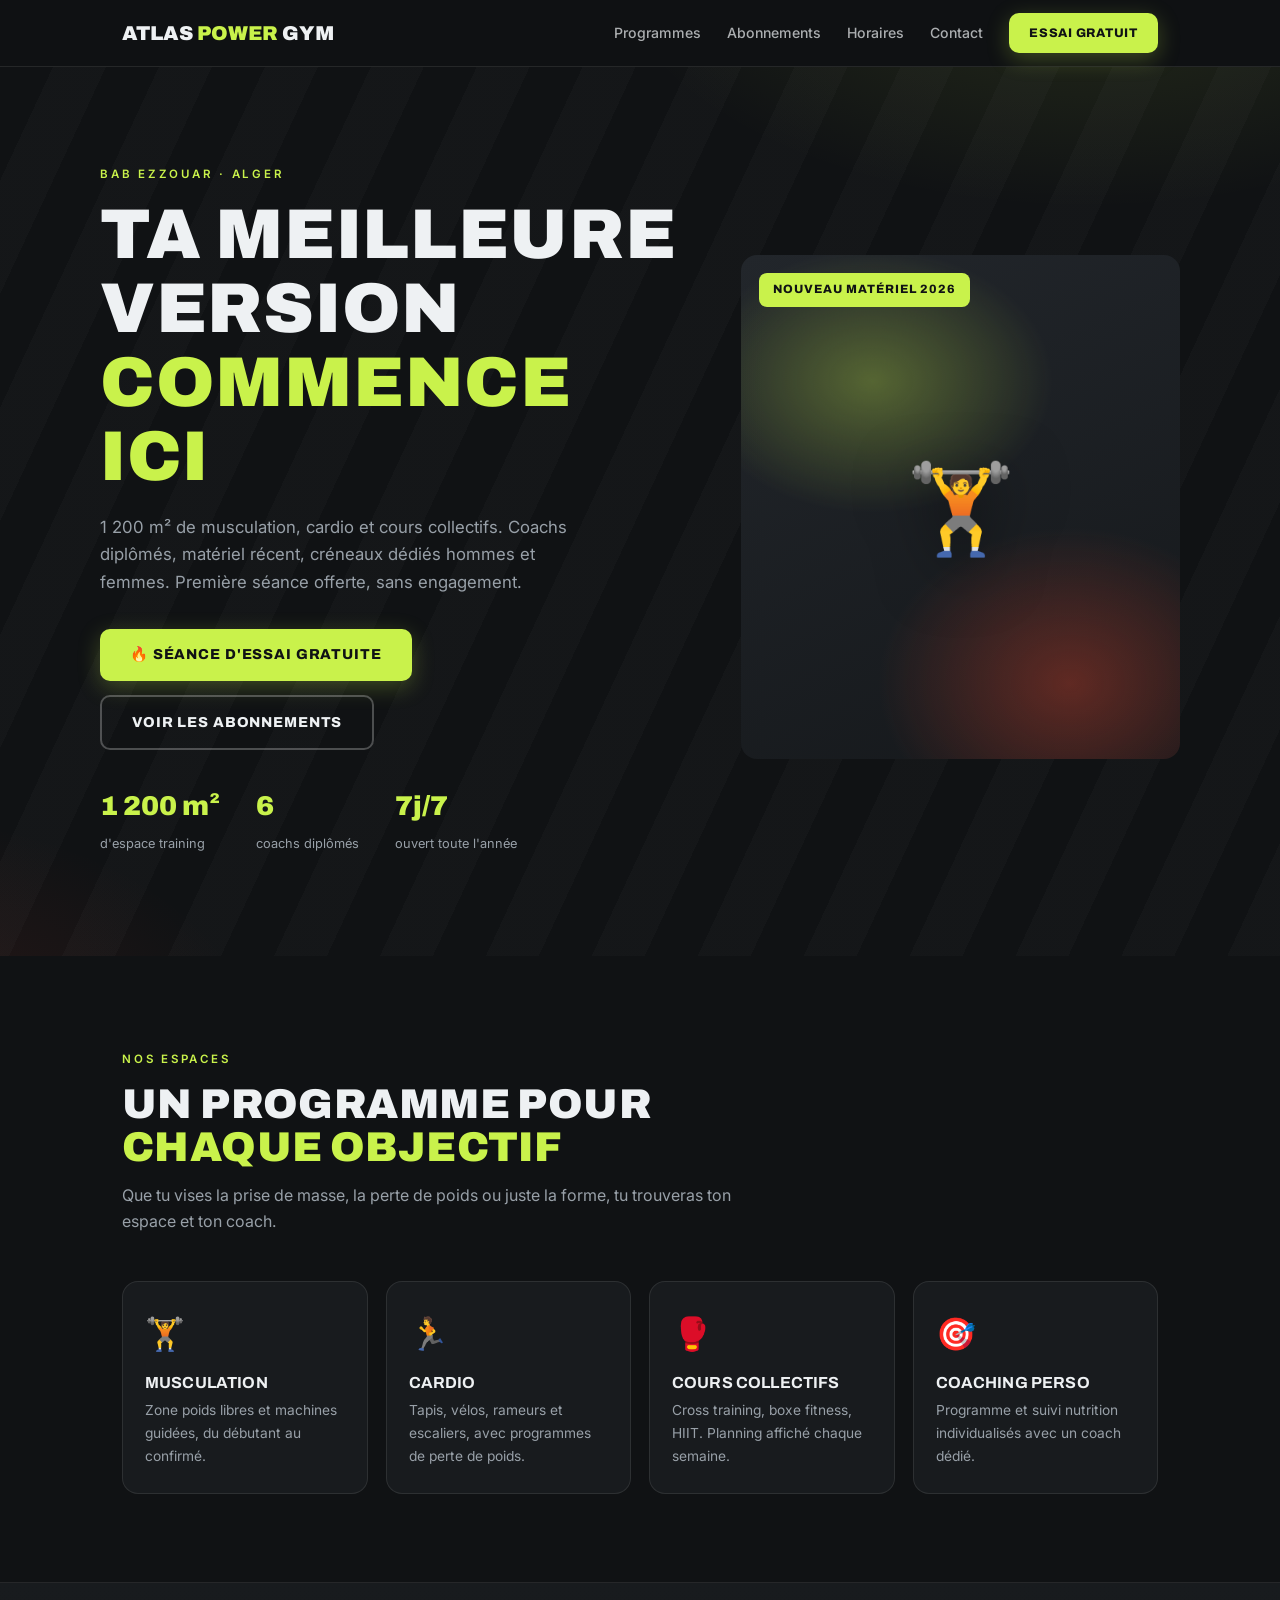
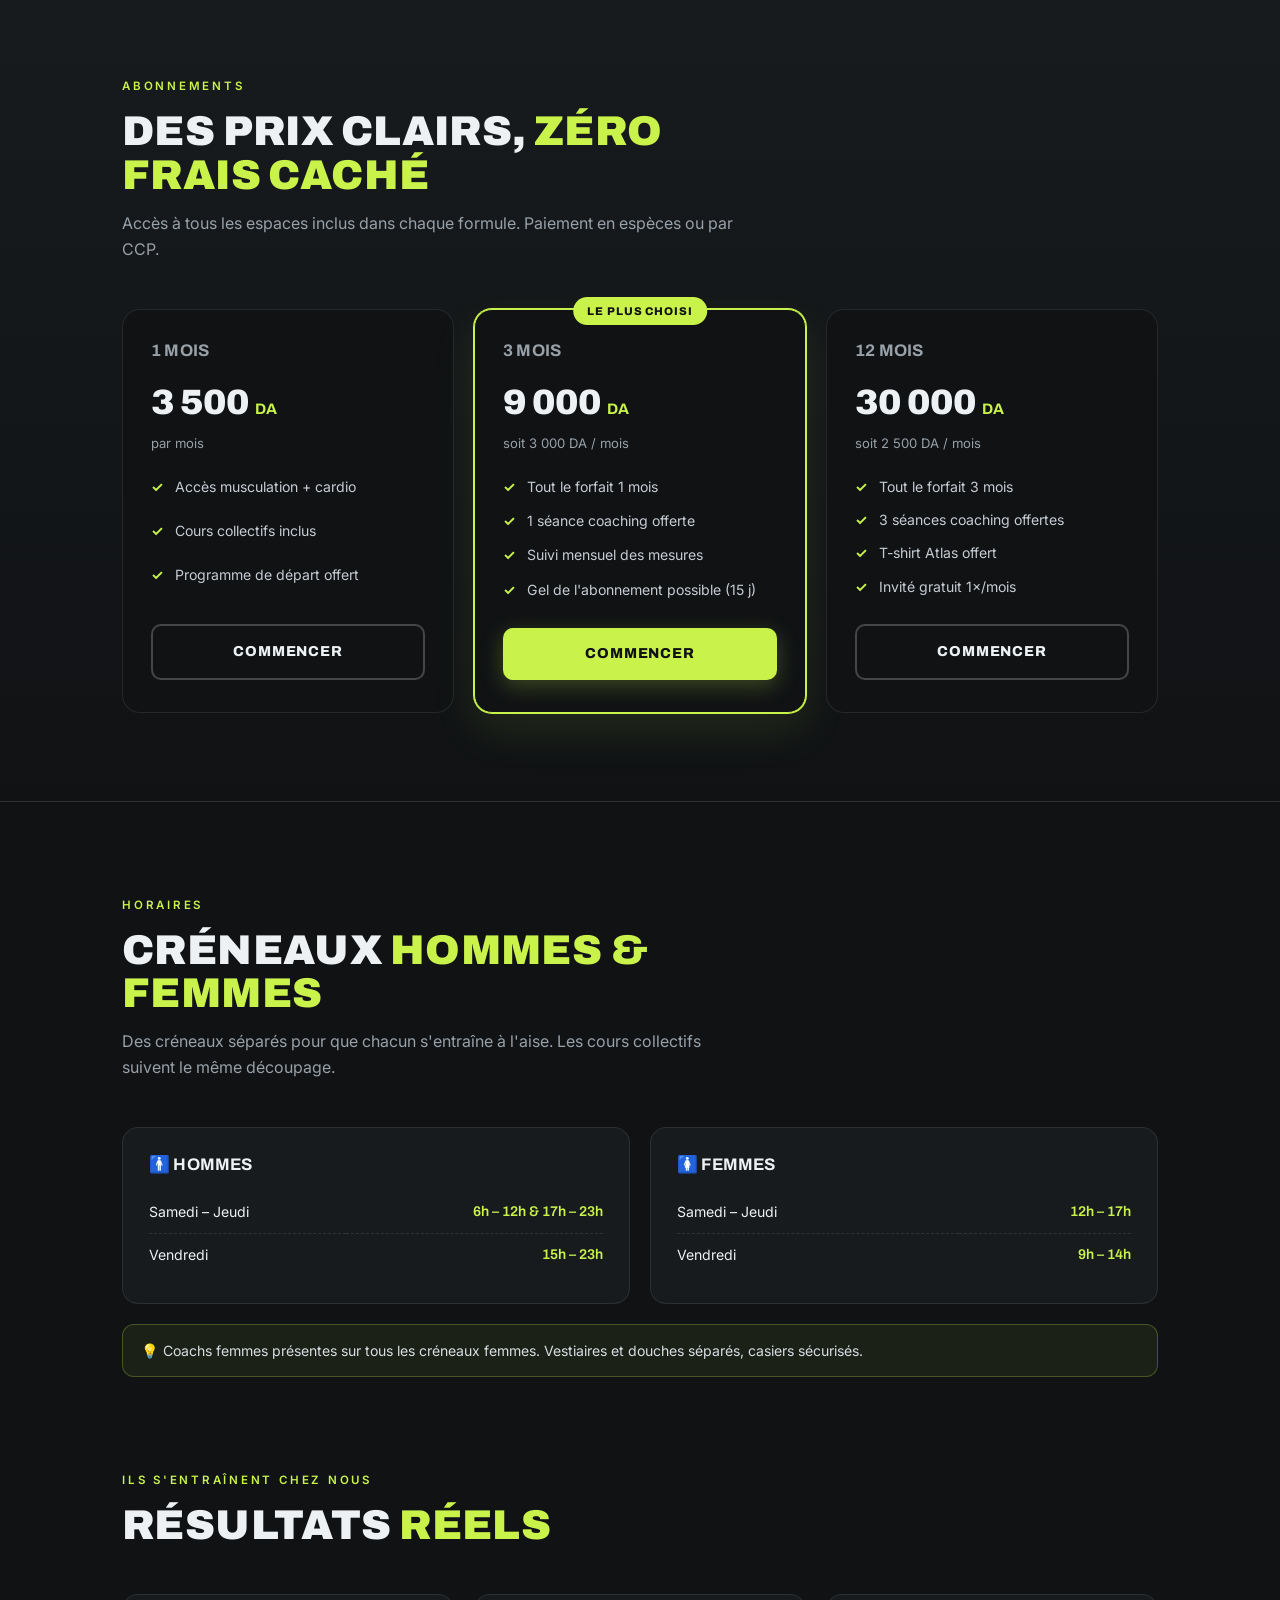
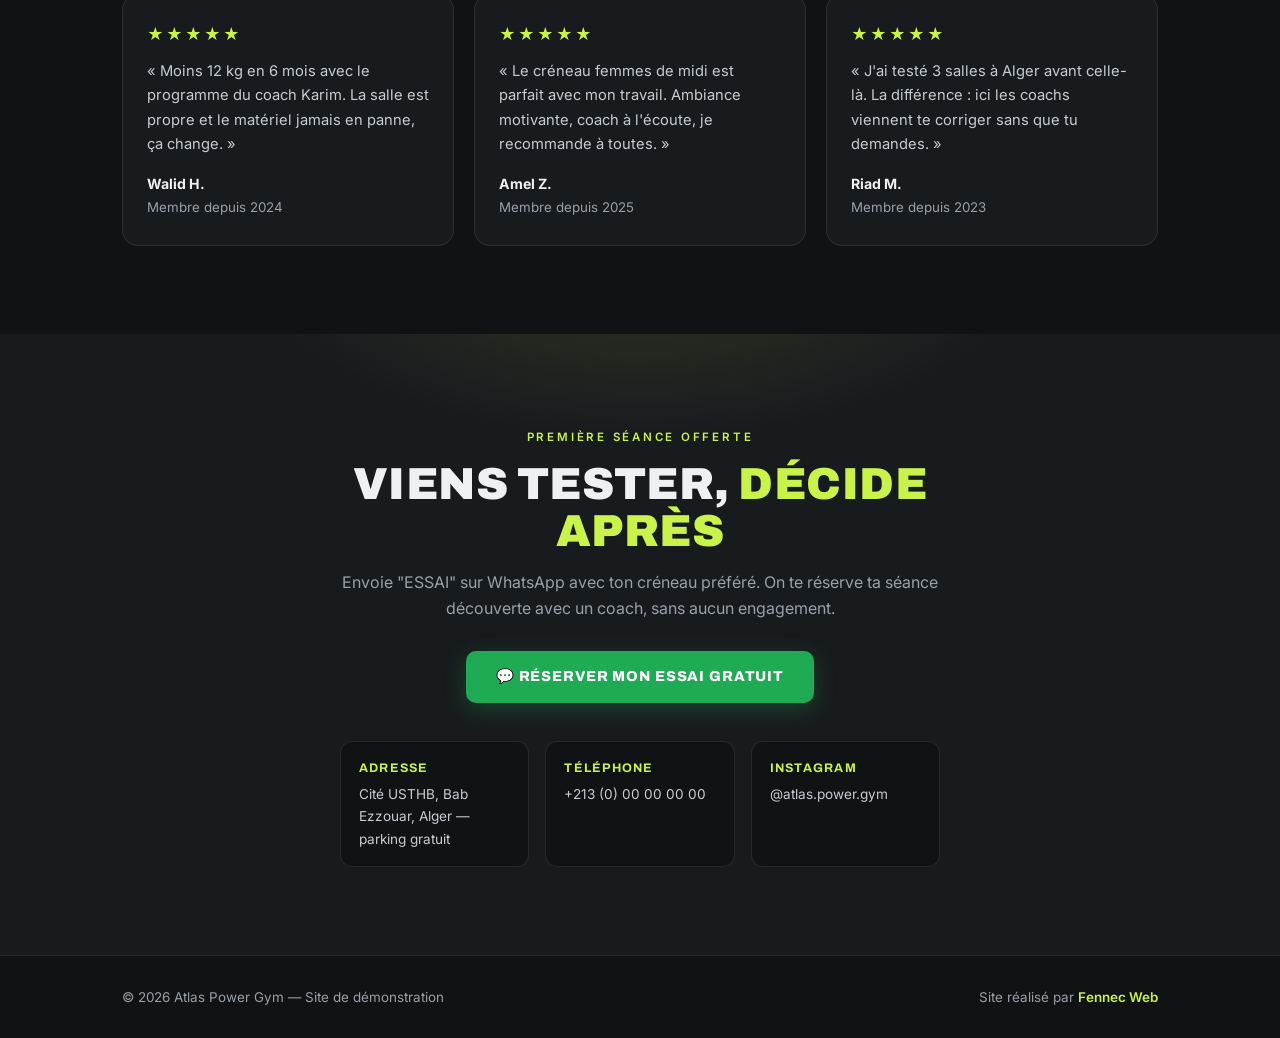
==== demo-gym/index.html @ 06501932 "Premier deploiement Fennec Web" ====
<!DOCTYPE html>
<html lang="fr">
<head>
<meta charset="UTF-8">
<meta name="viewport" content="width=device-width, initial-scale=1.0">
<title>Atlas Power Gym — Salle de musculation & fitness, Alger</title>
<meta name="description" content="Atlas Power Gym à Bab Ezzouar : musculation, cardio, cours collectifs, coaching personnalisé. Créneaux hommes et femmes. Séance d'essai gratuite.">
<link rel="preconnect" href="https://fonts.googleapis.com">
<link rel="preconnect" href="https://fonts.gstatic.com" crossorigin>
<link href="https://fonts.googleapis.com/css2?family=Archivo:ital,wght@0,500;0,700;0,800;0,900;1,800&family=Inter:wght@400;500;600&display=swap" rel="stylesheet">
<style>
  :root{
    --bg:#101214;
    --panel:#181b1e;
    --line:rgba(255,255,255,.09);
    --txt:#eef1f3;
    --muted:#98a0a8;
    --volt:#c9f24b;
    --volt-deep:#a8d426;
    --red:#e8452c;
    --radius:16px;
  }
  *{margin:0;padding:0;box-sizing:border-box}
  html{scroll-behavior:smooth}
  body{font-family:'Inter',system-ui,sans-serif;background:var(--bg);color:var(--txt);line-height:1.65;font-size:16px}
  h1,h2,h3{font-family:'Archivo',sans-serif;line-height:1.05;text-transform:uppercase;letter-spacing:.01em}
  .wrap{max-width:1080px;margin:0 auto;padding:0 22px}
  .eyebrow{display:inline-block;letter-spacing:.24em;text-transform:uppercase;font-size:.72rem;font-weight:600;color:var(--volt);margin-bottom:14px}
  .btn{display:inline-block;background:var(--volt);color:#101214;text-decoration:none;padding:14px 30px;border-radius:10px;font-weight:800;font-size:.9rem;text-transform:uppercase;letter-spacing:.06em;font-family:'Archivo',sans-serif;transition:transform .15s;box-shadow:0 6px 22px rgba(201,242,75,.25)}
  .btn:hover{transform:translateY(-2px)}
  .btn.ghost{background:transparent;color:var(--txt);border:2px solid rgba(255,255,255,.25);box-shadow:none}
  .btn.wa{background:#1faa54;color:#fff;box-shadow:0 6px 22px rgba(31,170,84,.3)}

  nav{position:sticky;top:0;z-index:50;background:rgba(16,18,20,.92);backdrop-filter:blur(8px);border-bottom:1px solid var(--line)}
  .nav-in{display:flex;align-items:center;justify-content:space-between;height:66px}
  .logo{font-family:'Archivo',sans-serif;font-weight:900;font-size:1.25rem;text-transform:uppercase}
  .logo span{color:var(--volt)}
  .nav-links{display:flex;gap:26px;align-items:center;font-size:.88rem;font-weight:500}
  .nav-links a:not(.btn){color:var(--txt);text-decoration:none;opacity:.7}
  .nav-links a:hover{opacity:1}
  .nav-links .btn{padding:10px 20px;font-size:.78rem}

  header{position:relative;overflow:hidden;background:
    radial-gradient(900px 500px at 85% -15%, rgba(201,242,75,.13), transparent 55%),
    radial-gradient(700px 420px at -10% 110%, rgba(232,69,44,.12), transparent 55%),
    var(--bg)}
  header::before{content:"";position:absolute;inset:0;background:repeating-linear-gradient(115deg,transparent 0 48px,rgba(255,255,255,.018) 48px 96px)}
  .hero{position:relative;display:grid;grid-template-columns:1.15fr .85fr;gap:48px;align-items:center;padding:92px 0 100px}
  .hero h1{font-size:clamp(2.5rem,6.2vw,4.4rem);font-weight:900;margin-bottom:20px}
  .hero h1 em{font-style:normal;color:var(--volt)}
  .hero p.lead{font-size:1.05rem;color:var(--muted);max-width:46ch;margin-bottom:32px}
  .hero-cta{display:flex;gap:14px;flex-wrap:wrap;margin-bottom:34px}
  .hero-stats{display:flex;gap:36px}
  .hero-stats b{display:block;font-family:'Archivo',sans-serif;font-size:1.7rem;font-weight:900;color:var(--volt)}
  .hero-stats small{color:var(--muted);font-size:.8rem}
  .hero-visual{aspect-ratio:4/4.6;border-radius:var(--radius);position:relative;overflow:hidden;background:
    radial-gradient(300px 220px at 30% 25%, rgba(201,242,75,.32), transparent 60%),
    radial-gradient(320px 260px at 75% 85%, rgba(232,69,44,.35), transparent 60%),
    linear-gradient(155deg,#22262b,#15181b)}
  .hero-visual::after{content:"🏋️";position:absolute;inset:0;display:grid;place-items:center;font-size:5.5rem;filter:drop-shadow(0 16px 30px rgba(0,0,0,.5))}
  .hero-tag{position:absolute;top:18px;left:18px;background:var(--volt);color:#101214;font-family:'Archivo',sans-serif;font-weight:800;font-size:.75rem;text-transform:uppercase;letter-spacing:.08em;padding:7px 14px;border-radius:8px}

  section{padding:88px 0}
  .sec-head{max-width:62ch;margin-bottom:46px}
  .sec-head h2{font-size:clamp(1.8rem,3.8vw,2.6rem);font-weight:900;margin-bottom:12px}
  .sec-head h2 span{color:var(--volt)}
  .sec-head p{color:var(--muted)}

  .prog-grid{display:grid;grid-template-columns:repeat(4,1fr);gap:18px}
  .prog{background:var(--panel);border:1px solid var(--line);border-radius:var(--radius);padding:26px 22px;transition:border-color .2s}
  .prog:hover{border-color:rgba(201,242,75,.4)}
  .prog .ico{font-size:2rem;display:block;margin-bottom:14px}
  .prog h3{font-size:1rem;margin-bottom:8px}
  .prog p{font-size:.86rem;color:var(--muted)}

  .plan-sec{background:linear-gradient(180deg,var(--panel) 0%,var(--bg) 100%);border-top:1px solid var(--line);border-bottom:1px solid var(--line)}
  .plans{display:grid;grid-template-columns:repeat(3,1fr);gap:20px;align-items:stretch}
  .plan{background:var(--bg);border:1px solid var(--line);border-radius:18px;padding:32px 28px;display:flex;flex-direction:column;position:relative}
  .plan.hot{border-color:var(--volt);box-shadow:0 0 0 1px var(--volt),0 18px 44px rgba(201,242,75,.1)}
  .plan .flag{position:absolute;top:-13px;left:50%;transform:translateX(-50%);background:var(--volt);color:#101214;font-family:'Archivo',sans-serif;font-weight:800;font-size:.7rem;text-transform:uppercase;letter-spacing:.08em;padding:5px 14px;border-radius:999px;white-space:nowrap}
  .plan h3{font-size:1.05rem;color:var(--muted);margin-bottom:14px}
  .plan .price{font-family:'Archivo',sans-serif;font-weight:900;font-size:2.2rem;margin-bottom:2px}
  .plan .price small{font-size:.95rem;font-weight:700;color:var(--volt)}
  .plan .per{color:var(--muted);font-size:.82rem;margin-bottom:20px}
  .plan ul{list-style:none;display:grid;gap:10px;margin-bottom:26px;flex:1}
  .plan li{font-size:.88rem;color:#c6ccd2;padding-left:24px;position:relative}
  .plan li::before{content:"✓";position:absolute;left:0;color:var(--volt);font-weight:700}
  .plan .btn{text-align:center}
  .plan.ghosted .btn{background:transparent;color:var(--txt);border:2px solid rgba(255,255,255,.22);box-shadow:none}

  .sched{display:grid;grid-template-columns:1fr 1fr;gap:20px}
  .sch-card{background:var(--panel);border:1px solid var(--line);border-radius:var(--radius);padding:28px 26px}
  .sch-card h3{font-size:1.05rem;margin-bottom:18px;display:flex;align-items:center;gap:10px}
  .sch-card table{width:100%;border-collapse:collapse;font-size:.88rem}
  .sch-card td{padding:9px 0;border-bottom:1px dashed rgba(255,255,255,.1)}
  .sch-card tr:last-child td{border-bottom:none}
  .sch-card td:last-child{text-align:right;color:var(--volt);font-weight:600;font-family:'Archivo',sans-serif}
  .sch-note{grid-column:1/-1;background:rgba(201,242,75,.07);border:1px solid rgba(201,242,75,.25);border-radius:12px;padding:14px 18px;font-size:.88rem;color:#d7dde2}

  .rev-grid{display:grid;grid-template-columns:repeat(3,1fr);gap:20px}
  .rcard{background:var(--panel);border-radius:var(--radius);padding:26px 24px;border:1px solid var(--line)}
  .rcard .stars{color:var(--volt);letter-spacing:2px;margin-bottom:12px}
  .rcard p{font-size:.92rem;color:#c6ccd2;margin-bottom:14px}
  .rcard b{font-size:.88rem}
  .rcard small{color:var(--muted);display:block}

  .cta-sec{background:
    radial-gradient(700px 380px at 50% -20%, rgba(201,242,75,.15), transparent 60%),
    var(--panel)}
  .cta-box{text-align:center;max-width:60ch;margin:0 auto}
  .cta-box h2{font-size:clamp(1.9rem,4.2vw,2.8rem);font-weight:900;margin-bottom:14px}
  .cta-box h2 span{color:var(--volt)}
  .cta-box p{color:var(--muted);margin-bottom:30px}
  .cta-row{display:flex;gap:14px;justify-content:center;flex-wrap:wrap;margin-bottom:38px}
  .info-strip{display:grid;grid-template-columns:repeat(3,1fr);gap:16px;text-align:left}
  .info-strip div{background:var(--bg);border:1px solid var(--line);border-radius:12px;padding:16px 18px;font-size:.85rem}
  .info-strip b{display:block;color:var(--volt);font-size:.78rem;text-transform:uppercase;letter-spacing:.1em;margin-bottom:4px;font-family:'Archivo',sans-serif}
  .info-strip span{color:#c6ccd2}

  footer{border-top:1px solid var(--line);color:var(--muted);padding:30px 0;font-size:.84rem}
  .foot{display:flex;justify-content:space-between;gap:16px;flex-wrap:wrap;align-items:center}
  .foot a{color:var(--volt);text-decoration:none;font-weight:600}

  @media(max-width:900px){
    .prog-grid{grid-template-columns:repeat(2,1fr)}
  }
  @media(max-width:840px){
    .nav-links a:not(.btn){display:none}
    .hero{grid-template-columns:1fr;padding:60px 0 72px;gap:36px}
    .plans,.rev-grid{grid-template-columns:1fr}
    .plan.hot{transform:none}
    .sched{grid-template-columns:1fr}
    .info-strip{grid-template-columns:1fr}
    section{padding:64px 0}
    .hero-stats{gap:24px}
  }
</style>
</head>
<body>

<nav>
  <div class="wrap nav-in">
    <div class="logo">Atlas <span>Power</span> Gym</div>
    <div class="nav-links">
      <a href="#programmes">Programmes</a>
      <a href="#abonnements">Abonnements</a>
      <a href="#horaires">Horaires</a>
      <a href="#contact">Contact</a>
      <a class="btn" href="#contact">Essai gratuit</a>
    </div>
  </div>
</nav>

<header>
  <div class="wrap hero">
    <div>
      <span class="eyebrow">Bab Ezzouar · Alger</span>
      <h1>Ta meilleure version <em>commence ici</em></h1>
      <p class="lead">1 200 m² de musculation, cardio et cours collectifs. Coachs diplômés, matériel récent, créneaux dédiés hommes et femmes. Première séance offerte, sans engagement.</p>
      <div class="hero-cta">
        <a class="btn" href="#contact">🔥 Séance d'essai gratuite</a>
        <a class="btn ghost" href="#abonnements">Voir les abonnements</a>
      </div>
      <div class="hero-stats">
        <div><b>1 200 m²</b><small>d'espace training</small></div>
        <div><b>6</b><small>coachs diplômés</small></div>
        <div><b>7j/7</b><small>ouvert toute l'année</small></div>
      </div>
    </div>
    <div class="hero-visual" role="img" aria-label="Espace musculation Atlas Power Gym">
      <span class="hero-tag">Nouveau matériel 2026</span>
    </div>
  </div>
</header>

<section id="programmes">
  <div class="wrap">
    <div class="sec-head">
      <span class="eyebrow">Nos espaces</span>
      <h2>Un programme pour <span>chaque objectif</span></h2>
      <p>Que tu vises la prise de masse, la perte de poids ou juste la forme, tu trouveras ton espace et ton coach.</p>
    </div>
    <div class="prog-grid">
      <div class="prog"><span class="ico">🏋️</span><h3>Musculation</h3><p>Zone poids libres et machines guidées, du débutant au confirmé.</p></div>
      <div class="prog"><span class="ico">🏃</span><h3>Cardio</h3><p>Tapis, vélos, rameurs et escaliers, avec programmes de perte de poids.</p></div>
      <div class="prog"><span class="ico">🥊</span><h3>Cours collectifs</h3><p>Cross training, boxe fitness, HIIT. Planning affiché chaque semaine.</p></div>
      <div class="prog"><span class="ico">🎯</span><h3>Coaching perso</h3><p>Programme et suivi nutrition individualisés avec un coach dédié.</p></div>
    </div>
  </div>
</section>

<section class="plan-sec" id="abonnements">
  <div class="wrap">
    <div class="sec-head">
      <span class="eyebrow">Abonnements</span>
      <h2>Des prix clairs, <span>zéro frais caché</span></h2>
      <p>Accès à tous les espaces inclus dans chaque formule. Paiement en espèces ou par CCP.</p>
    </div>
    <div class="plans">
      <div class="plan ghosted">
        <h3>1 mois</h3>
        <div class="price">3 500 <small>DA</small></div>
        <div class="per">par mois</div>
        <ul>
          <li>Accès musculation + cardio</li>
          <li>Cours collectifs inclus</li>
          <li>Programme de départ offert</li>
        </ul>
        <a class="btn" href="#contact">Commencer</a>
      </div>
      <div class="plan hot">
        <span class="flag">Le plus choisi</span>
        <h3>3 mois</h3>
        <div class="price">9 000 <small>DA</small></div>
        <div class="per">soit 3 000 DA / mois</div>
        <ul>
          <li>Tout le forfait 1 mois</li>
          <li>1 séance coaching offerte</li>
          <li>Suivi mensuel des mesures</li>
          <li>Gel de l'abonnement possible (15 j)</li>
        </ul>
        <a class="btn" href="#contact">Commencer</a>
      </div>
      <div class="plan ghosted">
        <h3>12 mois</h3>
        <div class="price">30 000 <small>DA</small></div>
        <div class="per">soit 2 500 DA / mois</div>
        <ul>
          <li>Tout le forfait 3 mois</li>
          <li>3 séances coaching offertes</li>
          <li>T-shirt Atlas offert</li>
          <li>Invité gratuit 1×/mois</li>
        </ul>
        <a class="btn" href="#contact">Commencer</a>
      </div>
    </div>
  </div>
</section>

<section id="horaires">
  <div class="wrap">
    <div class="sec-head">
      <span class="eyebrow">Horaires</span>
      <h2>Créneaux <span>hommes & femmes</span></h2>
      <p>Des créneaux séparés pour que chacun s'entraîne à l'aise. Les cours collectifs suivent le même découpage.</p>
    </div>
    <div class="sched">
      <div class="sch-card">
        <h3>🚹 Hommes</h3>
        <table>
          <tr><td>Samedi – Jeudi</td><td>6h – 12h & 17h – 23h</td></tr>
          <tr><td>Vendredi</td><td>15h – 23h</td></tr>
        </table>
      </div>
      <div class="sch-card">
        <h3>🚺 Femmes</h3>
        <table>
          <tr><td>Samedi – Jeudi</td><td>12h – 17h</td></tr>
          <tr><td>Vendredi</td><td>9h – 14h</td></tr>
        </table>
      </div>
      <div class="sch-note">💡 Coachs femmes présentes sur tous les créneaux femmes. Vestiaires et douches séparés, casiers sécurisés.</div>
    </div>
  </div>
</section>

<section style="padding-top:0">
  <div class="wrap">
    <div class="sec-head">
      <span class="eyebrow">Ils s'entraînent chez nous</span>
      <h2>Résultats <span>réels</span></h2>
    </div>
    <div class="rev-grid">
      <div class="rcard">
        <div class="stars">★★★★★</div>
        <p>« Moins 12 kg en 6 mois avec le programme du coach Karim. La salle est propre et le matériel jamais en panne, ça change. »</p>
        <b>Walid H.</b><small>Membre depuis 2024</small>
      </div>
      <div class="rcard">
        <div class="stars">★★★★★</div>
        <p>« Le créneau femmes de midi est parfait avec mon travail. Ambiance motivante, coach à l'écoute, je recommande à toutes. »</p>
        <b>Amel Z.</b><small>Membre depuis 2025</small>
      </div>
      <div class="rcard">
        <div class="stars">★★★★★</div>
        <p>« J'ai testé 3 salles à Alger avant celle-là. La différence : ici les coachs viennent te corriger sans que tu demandes. »</p>
        <b>Riad M.</b><small>Membre depuis 2023</small>
      </div>
    </div>
  </div>
</section>

<section class="cta-sec" id="contact">
  <div class="wrap">
    <div class="cta-box">
      <span class="eyebrow">Première séance offerte</span>
      <h2>Viens tester, <span>décide après</span></h2>
      <p>Envoie "ESSAI" sur WhatsApp avec ton créneau préféré. On te réserve ta séance découverte avec un coach, sans aucun engagement.</p>
      <div class="cta-row">
        <a class="btn wa" href="https://wa.me/213540462143?text=ESSAI%20-%20je%20veux%20r%C3%A9server%20ma%20s%C3%A9ance%20d%C3%A9couverte" target="_blank" rel="noopener">💬 Réserver mon essai gratuit</a>
      </div>
      <div class="info-strip">
        <div><b>Adresse</b><span>Cité USTHB, Bab Ezzouar, Alger — parking gratuit</span></div>
        <div><b>Téléphone</b><span>+213 (0) 00 00 00 00</span></div>
        <div><b>Instagram</b><span>@atlas.power.gym</span></div>
      </div>
    </div>
  </div>
</section>

<footer>
  <div class="wrap foot">
    <div>© 2026 Atlas Power Gym — Site de démonstration</div>
    <div>Site réalisé par <a href="https://www.instagram.com/fennec.web" target="_blank" rel="noopener">Fennec Web</a></div>
  </div>
</footer>

</body>
</html>
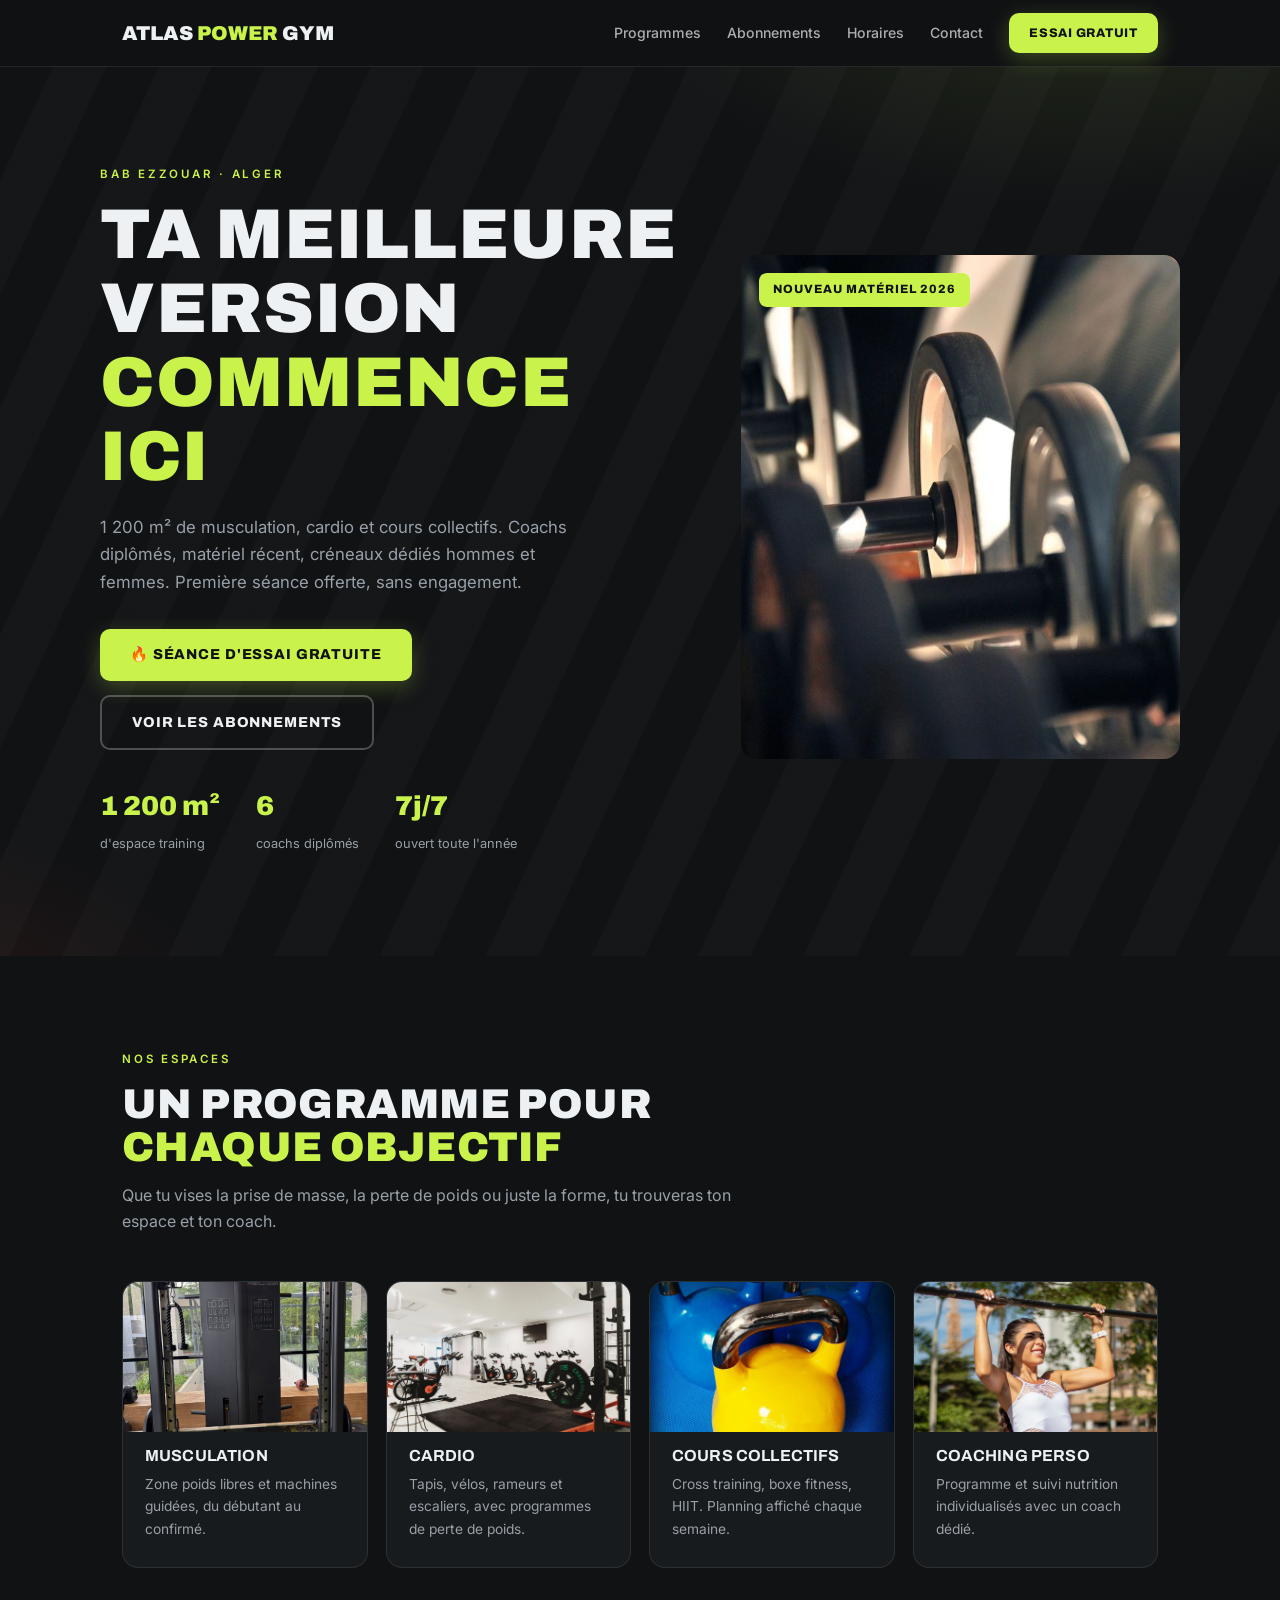
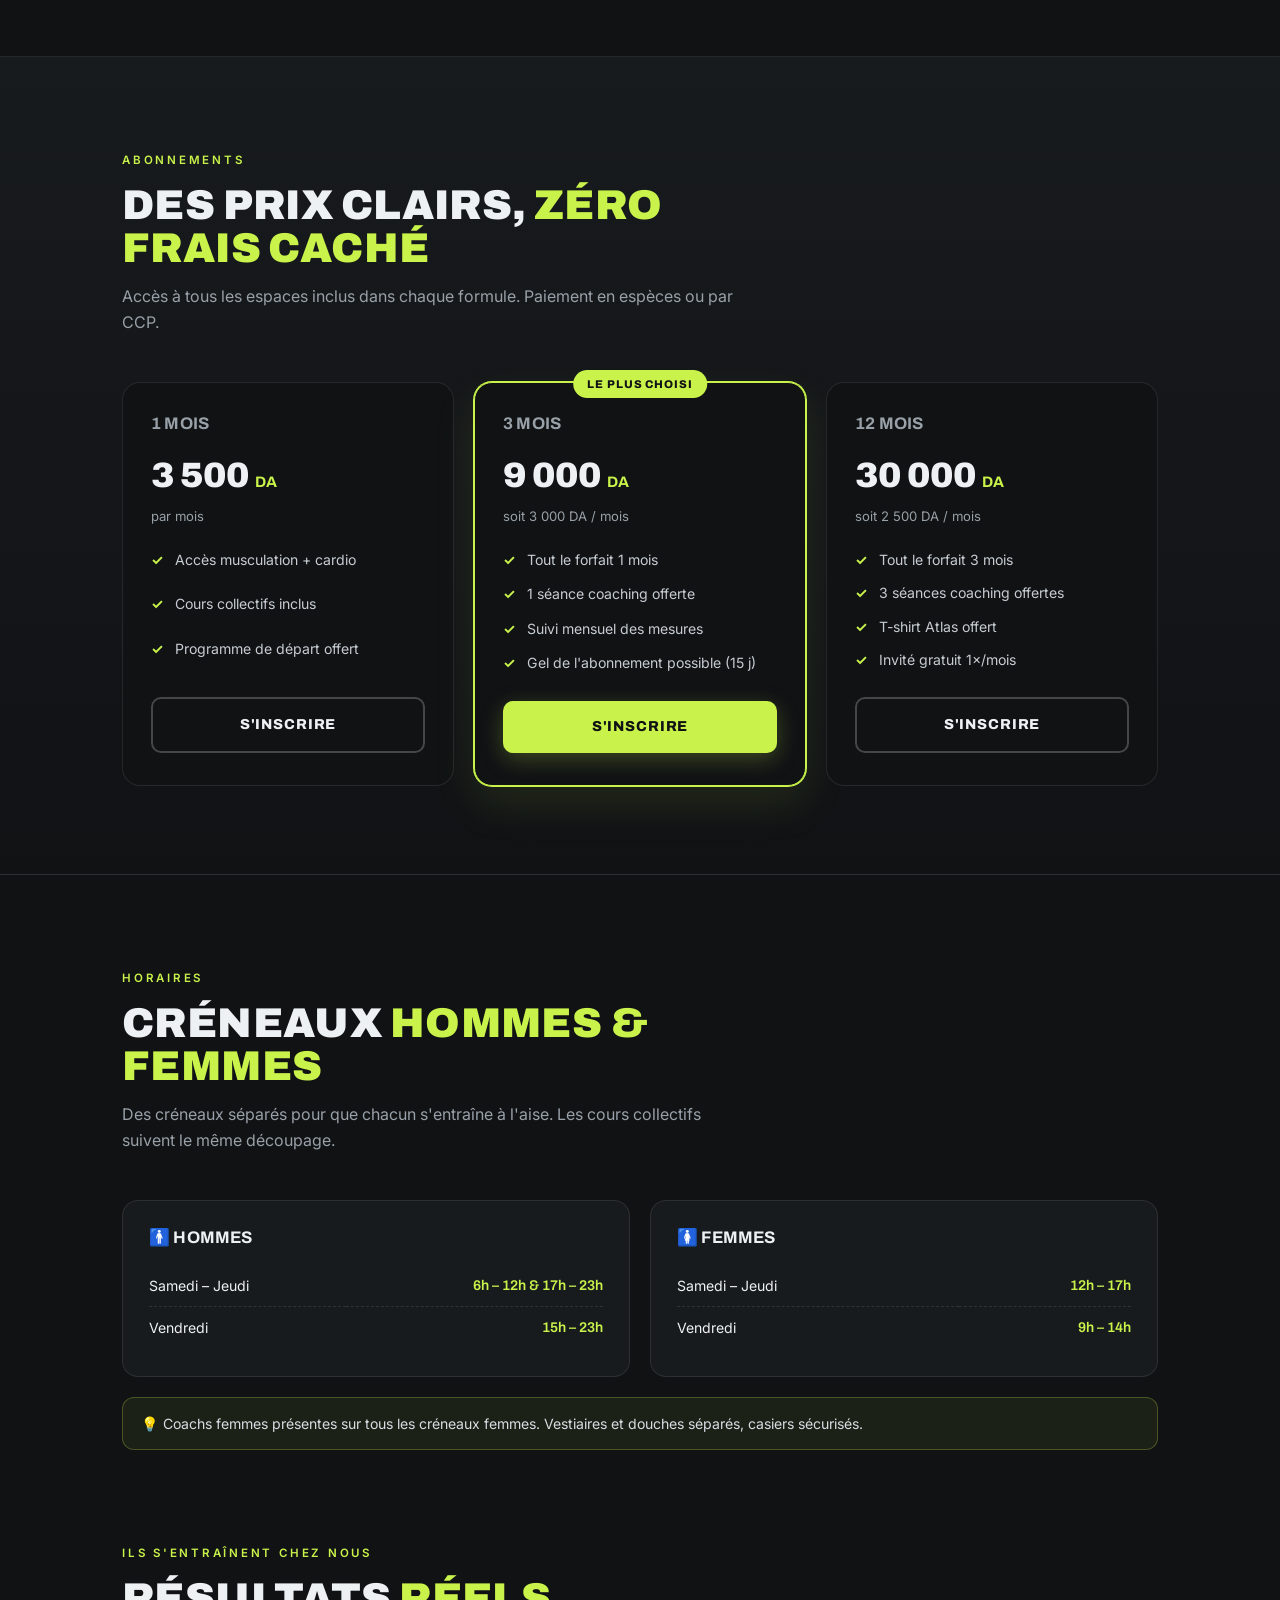
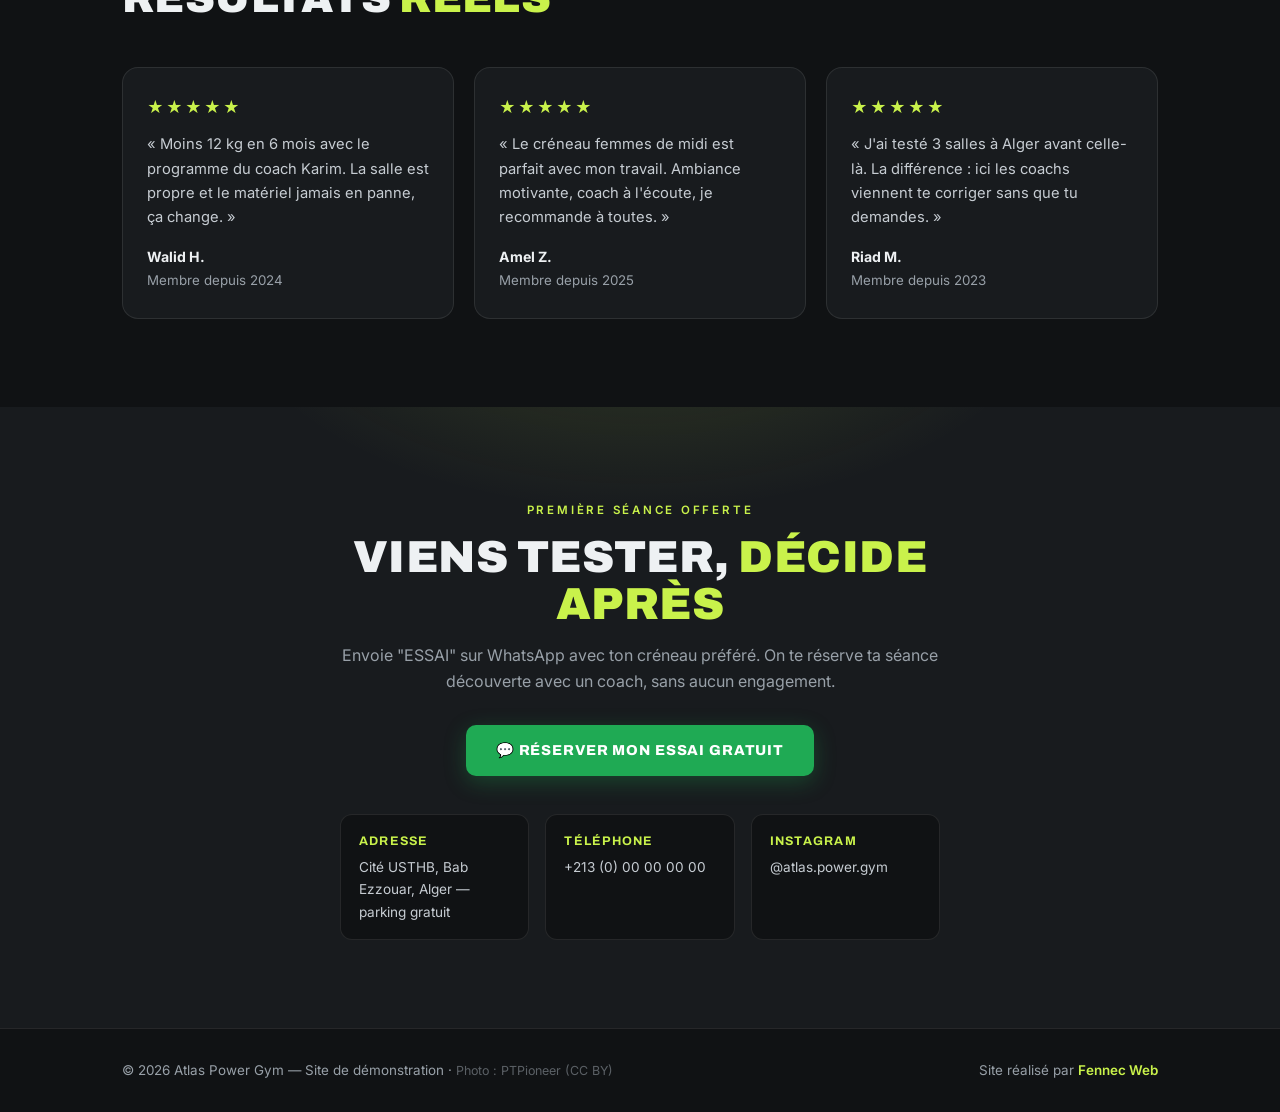
==== commit 8728ae44: "Publication du hub « Quatre univers », des demos hôtel et traiteur, et des photos - hub : grille 2x2" ====
--- a/demo-gym/index.html
+++ b/demo-gym/index.html
@@ -134,6 +134,7 @@
     section{padding:64px 0}
     .hero-stats{gap:24px}
   }
+.has-photo::after{content:none!important}
 </style>
 </head>
 <body>
@@ -167,7 +168,7 @@
         <div><b>7j/7</b><small>ouvert toute l'année</small></div>
       </div>
     </div>
-    <div class="hero-visual" role="img" aria-label="Espace musculation Atlas Power Gym">
+    <div class="hero-visual has-photo" role="img" aria-label="Espace musculation Atlas Power Gym" style="background:url('img/hero-gym.jpg') center/cover no-repeat">
       <span class="hero-tag">Nouveau matériel 2026</span>
     </div>
   </div>
@@ -181,10 +182,10 @@
       <p>Que tu vises la prise de masse, la perte de poids ou juste la forme, tu trouveras ton espace et ton coach.</p>
     </div>
     <div class="prog-grid">
-      <div class="prog"><span class="ico">🏋️</span><h3>Musculation</h3><p>Zone poids libres et machines guidées, du débutant au confirmé.</p></div>
-      <div class="prog"><span class="ico">🏃</span><h3>Cardio</h3><p>Tapis, vélos, rameurs et escaliers, avec programmes de perte de poids.</p></div>
-      <div class="prog"><span class="ico">🥊</span><h3>Cours collectifs</h3><p>Cross training, boxe fitness, HIIT. Planning affiché chaque semaine.</p></div>
-      <div class="prog"><span class="ico">🎯</span><h3>Coaching perso</h3><p>Programme et suivi nutrition individualisés avec un coach dédié.</p></div>
+      <div class="prog"><img src="img/p1-muscu.jpg" alt="" loading="lazy" style="width:calc(100% + 44px);margin:-26px -22px 16px;height:150px;object-fit:cover;border-radius:15px 15px 0 0;display:block"><span class="ico" style="display:none">🏋️</span><h3>Musculation</h3><p>Zone poids libres et machines guidées, du débutant au confirmé.</p></div>
+      <div class="prog"><img src="img/p2-cardio.jpg" alt="" loading="lazy" style="width:calc(100% + 44px);margin:-26px -22px 16px;height:150px;object-fit:cover;border-radius:15px 15px 0 0;display:block"><span class="ico" style="display:none">🏃</span><h3>Cardio</h3><p>Tapis, vélos, rameurs et escaliers, avec programmes de perte de poids.</p></div>
+      <div class="prog"><img src="img/p3-cours.jpg" alt="" loading="lazy" style="width:calc(100% + 44px);margin:-26px -22px 16px;height:150px;object-fit:cover;border-radius:15px 15px 0 0;display:block"><span class="ico" style="display:none">🥊</span><h3>Cours collectifs</h3><p>Cross training, boxe fitness, HIIT. Planning affiché chaque semaine.</p></div>
+      <div class="prog"><img src="img/p4-coach.jpg" alt="" loading="lazy" style="width:calc(100% + 44px);margin:-26px -22px 16px;height:150px;object-fit:cover;border-radius:15px 15px 0 0;display:block"><span class="ico" style="display:none">🎯</span><h3>Coaching perso</h3><p>Programme et suivi nutrition individualisés avec un coach dédié.</p></div>
     </div>
   </div>
 </section>
@@ -206,7 +207,7 @@
           <li>Cours collectifs inclus</li>
           <li>Programme de départ offert</li>
         </ul>
-        <a class="btn" href="#contact">Commencer</a>
+        <a class="btn" href="#contact">S'inscrire</a>
       </div>
       <div class="plan hot">
         <span class="flag">Le plus choisi</span>
@@ -219,7 +220,7 @@
           <li>Suivi mensuel des mesures</li>
           <li>Gel de l'abonnement possible (15 j)</li>
         </ul>
-        <a class="btn" href="#contact">Commencer</a>
+        <a class="btn" href="#contact">S'inscrire</a>
       </div>
       <div class="plan ghosted">
         <h3>12 mois</h3>
@@ -231,7 +232,7 @@
           <li>T-shirt Atlas offert</li>
           <li>Invité gratuit 1×/mois</li>
         </ul>
-        <a class="btn" href="#contact">Commencer</a>
+        <a class="btn" href="#contact">S'inscrire</a>
       </div>
     </div>
   </div>
@@ -310,10 +311,119 @@
 
 <footer>
   <div class="wrap foot">
-    <div>© 2026 Atlas Power Gym — Site de démonstration</div>
+    <div>© 2026 Atlas Power Gym — Site de démonstration · <span style="opacity:.55;font-size:.78rem">Photo : PTPioneer (CC BY)</span></div>
     <div>Site réalisé par <a href="https://www.instagram.com/fennec.web" target="_blank" rel="noopener">Fennec Web</a></div>
   </div>
 </footer>
+
+
+<style>
+.fx-overlay{position:fixed;inset:0;background:rgba(0,0,0,.55);display:none;align-items:flex-end;justify-content:center;z-index:100;padding:0}
+.fx-overlay.open{display:flex}
+.fx-modal{background:#181b1e;color:#eef1f3;width:100%;max-width:520px;max-height:92vh;overflow-y:auto;border-radius:22px 22px 0 0;padding:26px 24px 30px;position:relative}
+@media(min-width:560px){.fx-overlay{align-items:center;padding:20px}.fx-modal{border-radius:22px}}
+.fx-close{position:absolute;top:14px;right:16px;background:none;border:none;font-size:1.5rem;cursor:pointer;color:#98a0a8;line-height:1}
+.fx-modal h3{font-family:'Archivo',sans-serif;font-size:1.45rem;margin-bottom:4px;color:#eef1f3}
+.fx-modal .fx-sub{font-size:.85rem;color:#98a0a8;margin-bottom:18px}
+.fx-step{display:none}
+.fx-step.on{display:block}
+.fx-field{margin-bottom:14px}
+.fx-field label{display:block;font-size:.82rem;font-weight:600;margin-bottom:6px;color:#eef1f3}
+.fx-field input,.fx-field select,.fx-field textarea{width:100%;padding:13px 14px;border:1.5px solid rgba(255,255,255,.15);border-radius:12px;font-size:.95rem;font-family:inherit;background:#101214;color:#eef1f3;box-sizing:border-box}
+.fx-field input:focus,.fx-field select:focus,.fx-field textarea:focus{outline:none;border-color:#c9f24b}
+.fx-radio{display:block;border:1.5px solid rgba(255,255,255,.15);border-radius:12px;padding:13px 14px;margin-bottom:10px;cursor:pointer;font-size:.92rem;background:#101214}
+.fx-radio input{margin-right:9px;accent-color:#c9f24b}
+.fx-radio.sel{border-color:#c9f24b;box-shadow:0 0 0 1px #c9f24b}
+.fx-radio small{display:block;color:#98a0a8;font-size:.8rem;margin-top:2px}
+.fx-row{display:flex;gap:10px;margin-top:18px}
+.fx-btn{flex:1;padding:14px;border:none;border-radius:12px;font-weight:700;font-size:.95rem;cursor:pointer;font-family:inherit}
+.fx-btn.pri{background:#c9f24b;color:#101214}
+.fx-btn.sec{background:transparent;border:1.5px solid rgba(255,255,255,.15);color:#eef1f3}
+.fx-err{color:#c0392b;font-size:.8rem;margin-top:8px;display:none}
+.fx-pay{border:1.5px dashed #c9f24b;border-radius:14px;padding:18px;text-align:center;margin:6px 0 4px;background:#101214}
+.fx-pay .amt{font-family:'Archivo',sans-serif;font-size:2rem;font-weight:700;margin:6px 0}
+.fx-pay .cards{font-size:.8rem;color:#98a0a8;margin-bottom:4px}
+.fx-demo{display:inline-block;background:#f5c518;color:#3a2e00;font-size:.68rem;font-weight:800;letter-spacing:.1em;padding:3px 10px;border-radius:999px;margin-bottom:8px}
+.fx-done{text-align:center;padding:8px 0}
+.fx-done .ok{width:64px;height:64px;border-radius:50%;background:#d9f2e1;color:#1a7a44;display:inline-flex;align-items:center;justify-content:center;font-size:1.9rem;margin-bottom:12px}
+.fx-recap{text-align:left;background:#101214;border:1.5px solid rgba(255,255,255,.15);border-radius:12px;padding:14px 16px;font-size:.87rem;margin:14px 0;line-height:1.8}
+.fx-wa{display:flex;align-items:center;justify-content:center;gap:9px;width:100%;background:#1faa54;color:#fff;text-decoration:none;padding:15px;border-radius:12px;font-weight:700;font-size:.95rem;margin-bottom:10px;box-sizing:border-box}
+.fx-mail{font-size:.8rem;color:#98a0a8}
+</style>
+<div class="fx-overlay" id="fxo">
+<div class="fx-modal">
+<button class="fx-close" onclick="fxClose()">X</button>
+
+<div class="fx-step on" id="fxs1">
+<h3>Demande d'inscription</h3>
+<div class="fx-sub">Ta formule</div>
+<label class="fx-radio"><input type="radio" name="formule" value="1 mois|3500">1 mois - 3 500 DA<small>Sans engagement</small></label>
+<label class="fx-radio sel"><input type="radio" name="formule" value="3 mois|9000" checked>3 mois - 9 000 DA<small>Le plus choisi - 3 000 DA/mois</small></label>
+<label class="fx-radio"><input type="radio" name="formule" value="12 mois|30000">12 mois - 30 000 DA<small>2 500 DA/mois + t-shirt offert</small></label>
+<div class="fx-field"><label>Creneau</label><select id="fx-creneau"><option>Hommes</option><option>Femmes</option></select></div>
+<div class="fx-row"><button class="fx-btn pri" onclick="fxSum();fxGo(2)">Choisir cette formule</button></div>
+</div>
+
+<div class="fx-step" id="fxs2">
+<h3>Tes coordonnees</h3>
+<div class="fx-sub">Pour te recontacter et preparer ta carte</div>
+<div id="fx-chosen" style="background:#101214;border:1.5px solid rgba(255,255,255,.15);border-radius:12px;padding:11px 14px;font-size:.88rem;margin-bottom:14px"></div>
+<div class="fx-field"><label>Nom complet *</label><input id="fx-nom" type="text" placeholder="Ex : Yacine Benali"></div>
+<div class="fx-field"><label>Telephone *</label><input id="fx-tel" type="tel" placeholder="05 XX XX XX XX"></div>
+<div class="fx-field"><label>Email (optionnel)</label><input id="fx-email" type="email" placeholder="pour recevoir la confirmation"></div>
+<div class="fx-err" id="fx-err2">Merci de remplir le nom et le telephone.</div>
+<div class="fx-row"><button class="fx-btn sec" onclick="fxGo(1)">Retour</button><button class="fx-btn pri" onclick="fxVal2()">Continuer</button></div>
+</div>
+
+<div class="fx-step" id="fxs3">
+<h3>Paiement</h3>
+<div class="fx-sub">Comment veux-tu regler ?</div>
+<label class="fx-radio sel"><input type="radio" name="pay" value="Carte CIB / Edahabia (en ligne)" checked>&#128179; Carte CIB / Edahabia<small>Paiement en ligne securise, carte activee immediatement</small></label>
+<label class="fx-radio"><input type="radio" name="pay" value="BaridiMob">&#128241; Virement BaridiMob<small>On t'envoie le RIP apres validation</small></label>
+<label class="fx-radio"><input type="radio" name="pay" value="En salle (especes)">&#128181; A la salle<small>En especes lors de ta premiere visite</small></label>
+<div class="fx-row"><button class="fx-btn sec" onclick="fxGo(2)">Retour</button><button class="fx-btn pri" onclick="fxPayChoice()">Continuer</button></div>
+</div>
+
+<div class="fx-step" id="fxspay">
+<h3>Paiement en ligne</h3>
+<div class="fx-sub">Redirection vers la page de paiement securisee</div>
+<div class="fx-pay">
+<span class="fx-demo">DEMO</span>
+<div class="cards">Cartes acceptees : CIB - Edahabia</div>
+<div class="amt" id="fx-amt">9 000 DA</div>
+<div class="cards">Traitement securise SATIM / Algerie Poste</div>
+</div>
+<div class="fx-row"><button class="fx-btn sec" onclick="fxGo(3)">Retour</button><button class="fx-btn pri" onclick="fxDone(true)">Payer (demo)</button></div>
+</div>
+
+<div class="fx-step" id="fxsdone">
+<div class="fx-done">
+<div class="ok">&#10003;</div>
+<h3>Demande envoyee !</h3>
+<div class="fx-recap" id="fx-recap"></div>
+<a class="fx-wa" id="fx-walink" target="_blank" rel="noopener">&#128172; Confirmer sur WhatsApp</a>
+<div class="fx-mail">&#128231; Une copie part par email a la salle (demo - l'email du club sera branche ici)</div>
+</div>
+</div>
+
+</div></div>
+<script>
+(function(){
+var S={};
+window.fxGo=function(n){var all=document.querySelectorAll('.fx-step');for(var i=0;i<all.length;i++)all[i].classList.remove('on');document.getElementById(n==='pay'?'fxspay':(n==='done'?'fxsdone':'fxs'+n)).classList.add('on');};
+window.fxClose=function(){document.getElementById('fxo').classList.remove('open');};
+window.fxSum=function(){var v=document.querySelector('input[name=formule]:checked').value.split('|');document.getElementById('fx-chosen').innerHTML='Formule choisie : <b>'+v[0]+' - '+parseInt(v[1]).toLocaleString('fr-FR')+' DA</b> &nbsp;·&nbsp; <a href="#" style="color:#c9f24b" onclick="fxGo(1);return false">modifier</a>';};
+function openM(pre){document.getElementById('fxo').classList.add('open');if(pre){document.querySelectorAll('input[name=formule]').forEach(function(r){r.checked=r.value.indexOf(pre)===0;r.closest('.fx-radio').classList.toggle('sel',r.checked);});}fxSum();fxGo(2);}
+document.querySelectorAll('.plan .btn').forEach(function(b){b.addEventListener('click',function(e){e.preventDefault();var h=b.closest('.plan').querySelector('h3').textContent.trim();openM(h);});});
+document.addEventListener('change',function(e){if(e.target.matches('.fx-radio input')){document.querySelectorAll('input[name='+e.target.name+']').forEach(function(r){r.closest('.fx-radio').classList.toggle('sel',r.checked);});}});
+window.fxVal2=function(){var n=document.getElementById('fx-nom').value.trim(),t=document.getElementById('fx-tel').value.trim();if(!n||t.length<8){document.getElementById('fx-err2').style.display='block';return;}document.getElementById('fx-err2').style.display='none';S.nom=n;S.tel=t;S.email=document.getElementById('fx-email').value.trim();fxGo(3);};
+window.fxPayChoice=function(){var f=document.querySelector('input[name=formule]:checked').value.split('|');S.formule=f[0];S.prix=parseInt(f[1]).toLocaleString('fr-FR')+' DA';S.creneau=document.getElementById('fx-creneau').value;S.pay=document.querySelector('input[name=pay]:checked').value;if(S.pay.indexOf('en ligne')>-1){document.getElementById('fx-amt').textContent=S.prix;fxGo('pay');}else{fxDone(false);}};
+window.fxDone=function(paid){S.ref='ATL-'+Math.floor(1000+Math.random()*9000);var st=paid?'Paye en ligne (demo)':S.pay;
+document.getElementById('fx-recap').innerHTML='<b>Ref : '+S.ref+'</b><br>Formule : '+S.formule+' - '+S.prix+'<br>Creneau : '+S.creneau+'<br>Nom : '+S.nom+'<br>Tel : '+S.tel+'<br>Paiement : '+st;
+var msg='DEMANDE INSCRIPTION - Atlas Power Gym%0aRef : '+S.ref+'%0aFormule : '+S.formule+' ('+S.prix+')%0aCreneau : '+S.creneau+'%0aNom : '+S.nom+'%0aTel : '+S.tel+'%0aPaiement : '+st;
+document.getElementById('fx-walink').href='https://wa.me/213540462143?text='+msg;fxGo('done');};
+})();
+</script>
 
 </body>
 </html>
